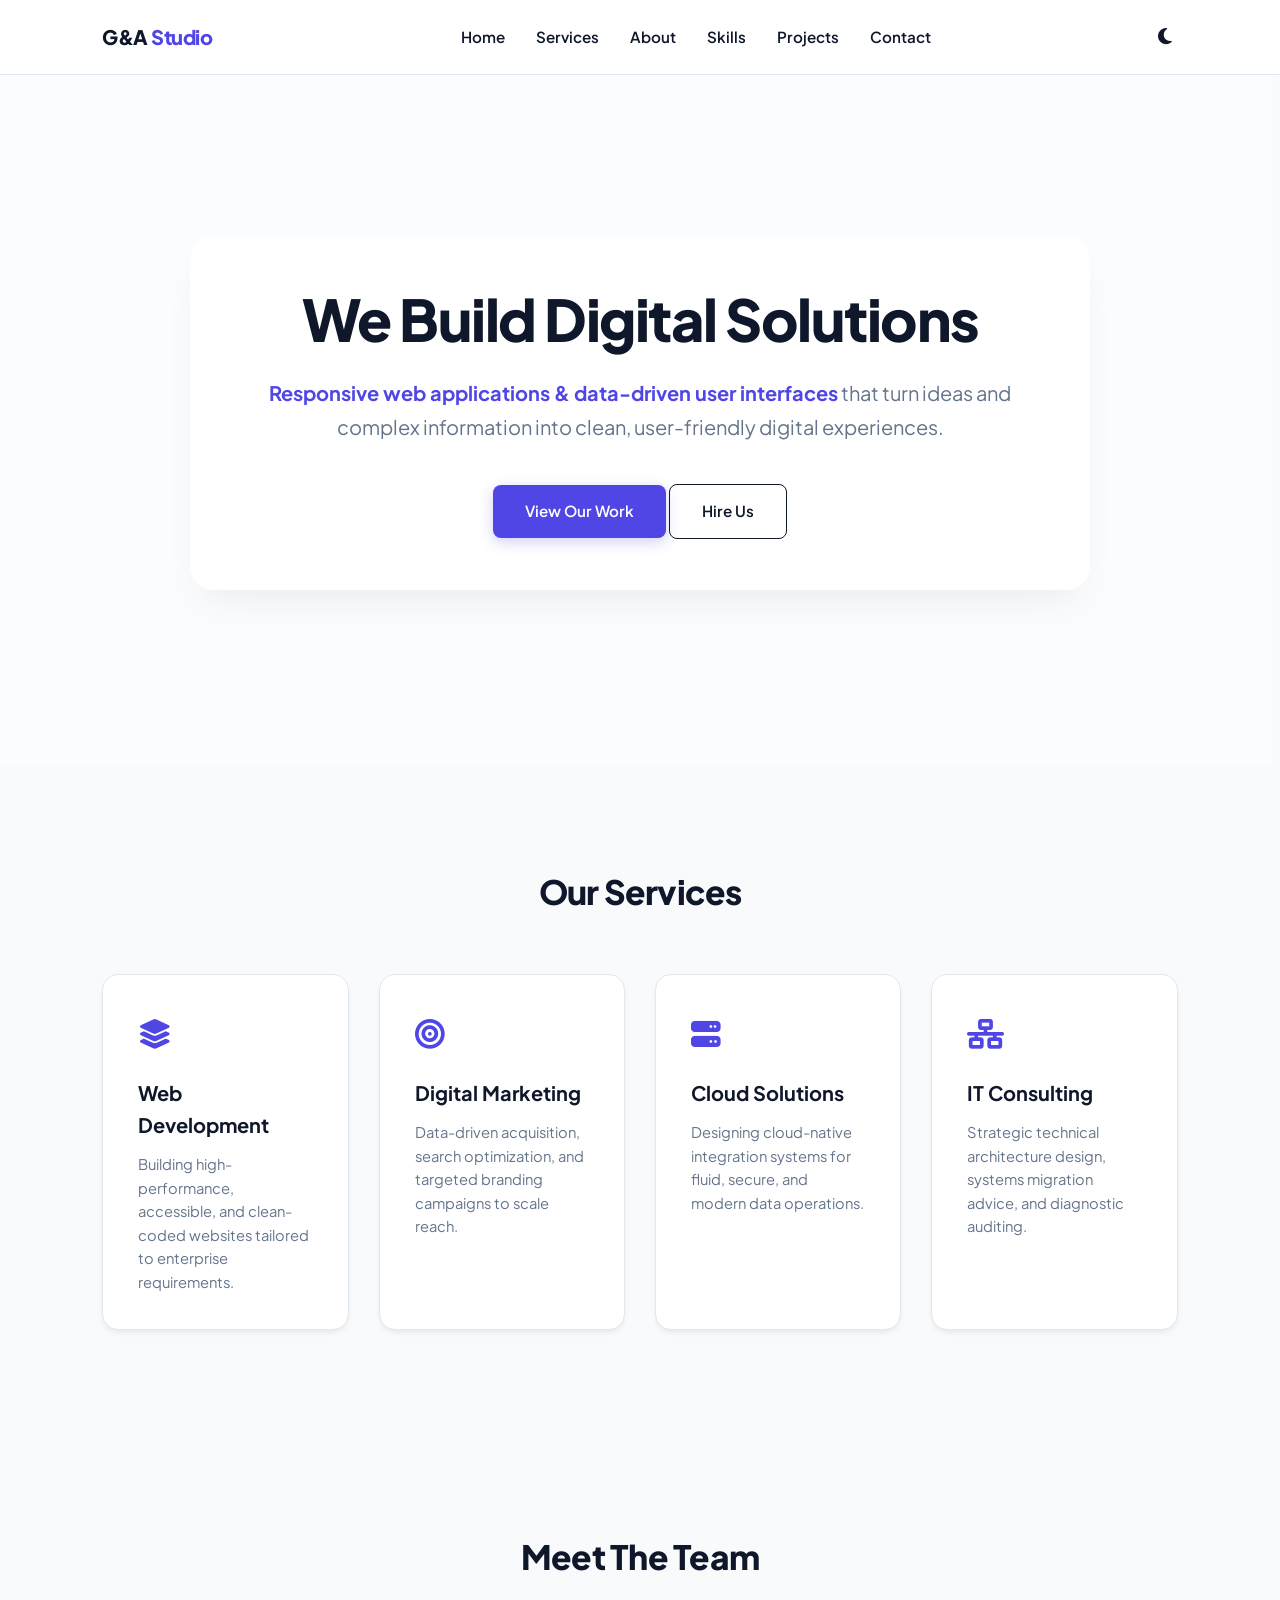
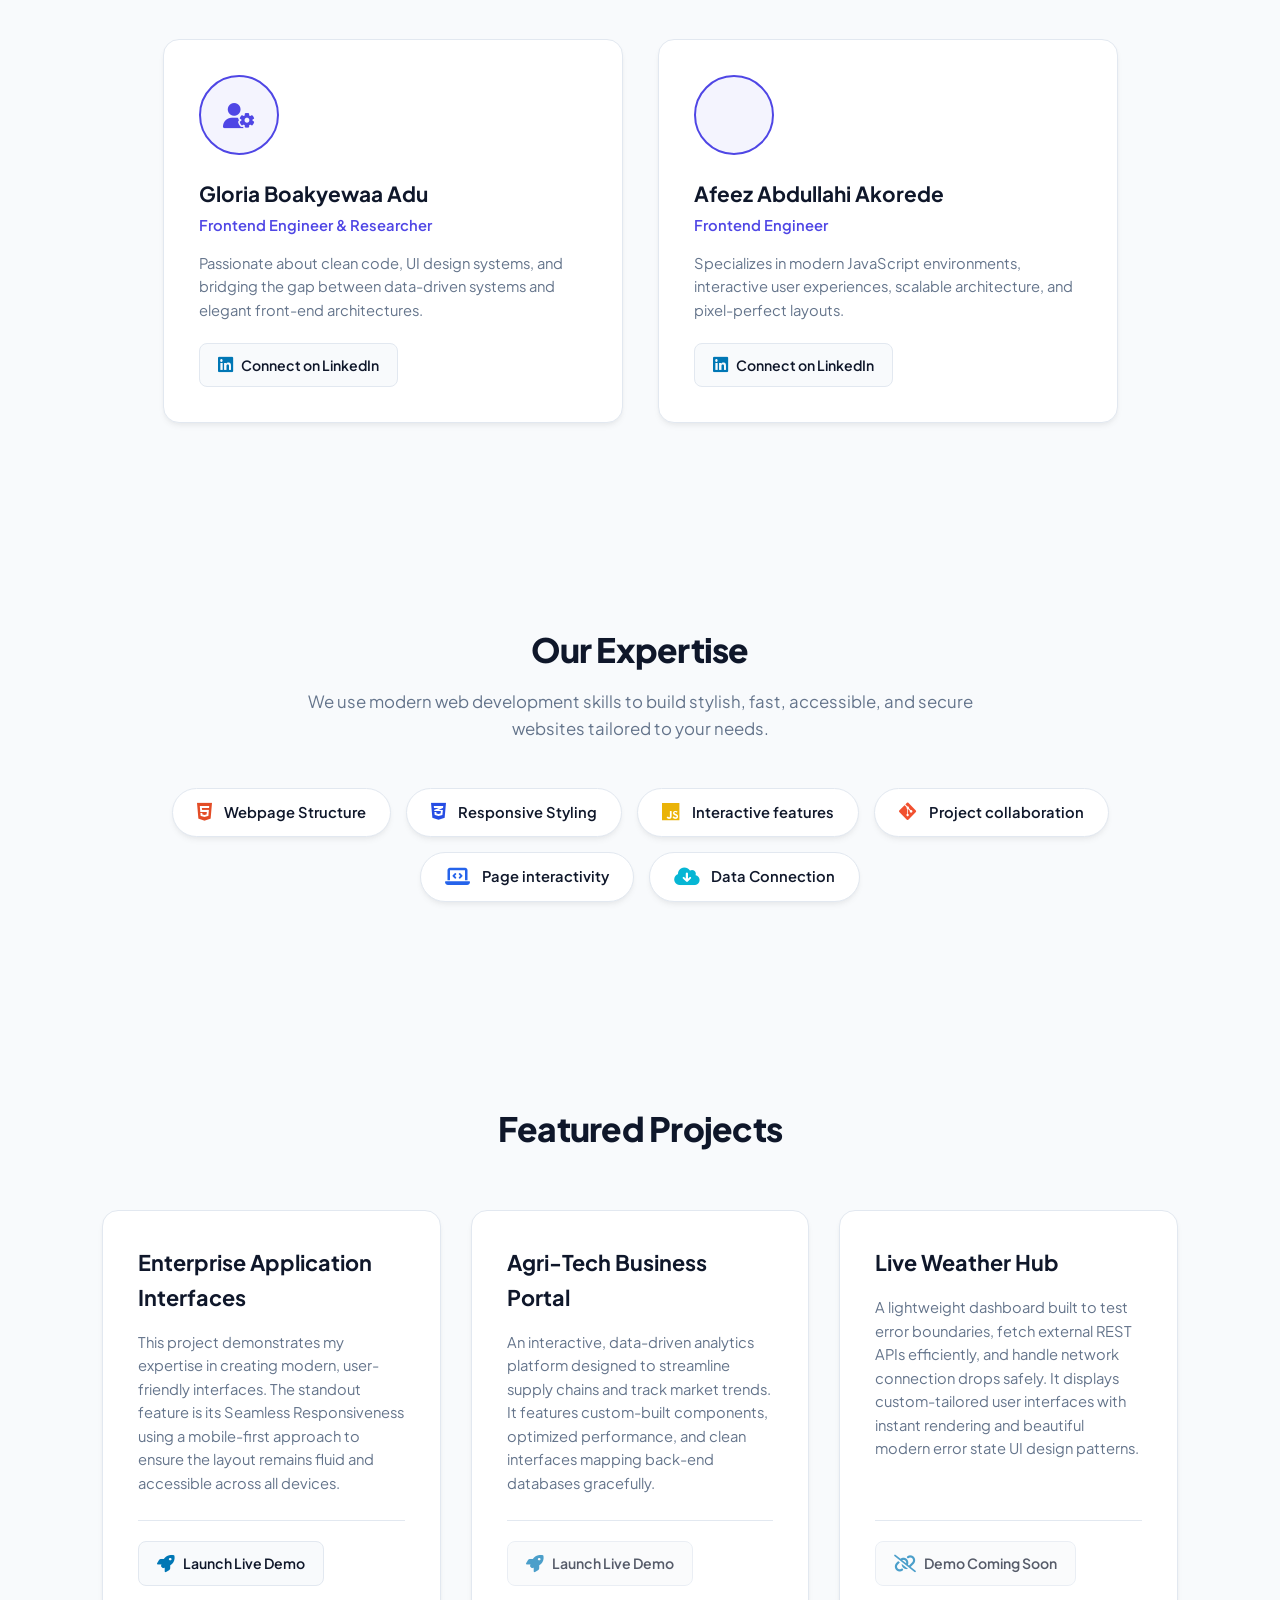
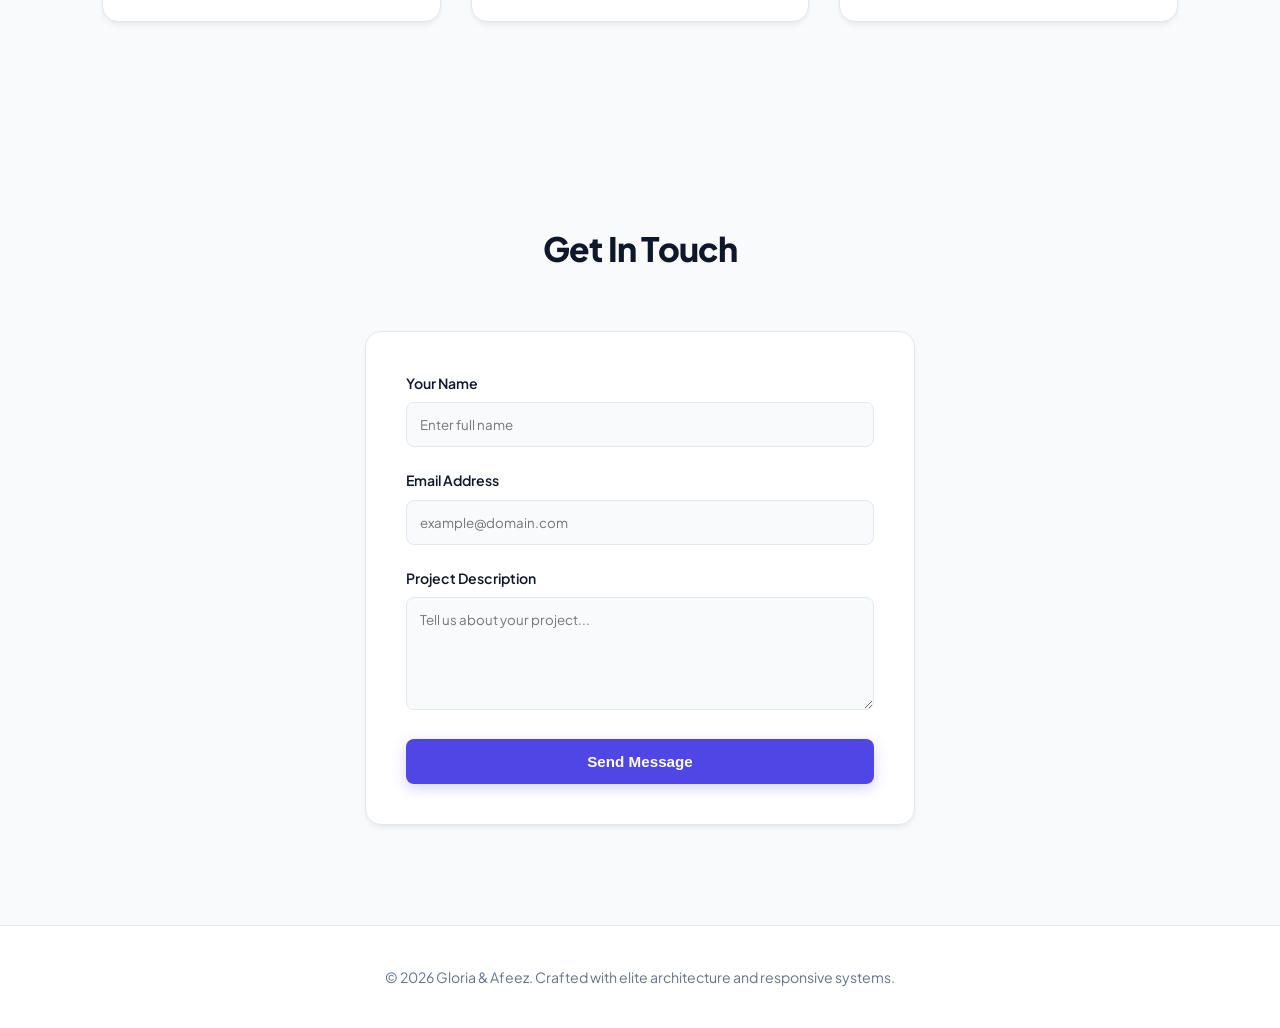
==== index.html @ 790b9616 "Initial upload of portfolio files" ====
<!DOCTYPE html>
<html lang="en">
<head>
    <meta charset="UTF-8">
    <meta name="viewport" content="width=device-width, initial-scale=1.0">
    <title>Gloria & Afeez | Premium Frontend Engineers</title>
    <link href="https://fonts.googleapis.com/css2?family=Plus+Jakarta+Sans:wght@300;400;500;600;700;800&display=swap" rel="stylesheet">
    <link rel="stylesheet" href="https://cdnjs.cloudflare.com/ajax/libs/font-awesome/6.4.0/css/all.min.css">
    <link rel="stylesheet" href="style.css">
</head>
<body>

    <header class="navbar">
        <div class="logo">G&A <span>Studio</span></div>
        <nav class="nav-links" id="navLinks">
            <a href="#hero">Home</a>
            <a href="#services">Services</a>
            <a href="#about">About</a>
            <a href="#skills">Skills</a>
            <a href="#projects">Projects</a>
            <a href="#contact">Contact</a>
        </nav>
        <div class="nav-controls">
            <button id="themeToggle" class="theme-btn" aria-label="Toggle Theme">
                <i class="fa-solid fa-moon"></i>
            </button>
            <div class="hamburger" id="hamburger" aria-label="Menu Toggle">
                <i class="fa-solid fa-bars"></i>
            </div>
        </div>
    </header>

    <section id="hero" class="hero-section">
        <div class="hero-overlay"></div>
        <div class="hero-content">
            <h1>We Build Digital Solutions</h1>
            <p><span class="highlight-text">Responsive web applications & data-driven user interfaces</span> that turn ideas and complex information into clean, user-friendly digital experiences.</p>
            <div class="hero-btns">
                <a href="#projects" class="btn primary-btn">View Our Work</a>
                <a href="#contact" class="btn secondary-btn">Hire Us</a>
            </div>
        </div>
    </section>

    <section id="services" class="services-section">
        <h2 class="section-title">Our Services</h2>
        <div class="services-grid">
            <div class="service-card">
                <div class="service-icon"><i class="fa-solid fa-layer-group"></i></div>
                <h3>Web Development</h3>
                <p>Building high-performance, accessible, and clean-coded websites tailored to enterprise requirements.</p>
            </div>
            <div class="service-card">
                <div class="service-icon"><i class="fa-solid fa-bullseye"></i></div>
                <h3>Digital Marketing</h3>
                <p>Data-driven acquisition, search optimization, and targeted branding campaigns to scale reach.</p>
            </div>
            <div class="service-card">
                <div class="service-icon"><i class="fa-solid fa-server"></i></div>
                <h3>Cloud Solutions</h3>
                <p>Designing cloud-native integration systems for fluid, secure, and modern data operations.</p>
            </div>
            <div class="service-card">
                <div class="service-icon"><i class="fa-solid fa-network-wired"></i></div>
                <h3>IT Consulting</h3>
                <p>Strategic technical architecture design, systems migration advice, and diagnostic auditing.</p>
            </div>
        </div>
    </section>

    <section id="about" class="about-section">
        <h2 class="section-title">Meet The Team</h2>
        <div class="team-container">
            <div class="member-card">
                <div class="profile-frame">
                    <img src="C:\Users\GBA\vc workflow\Project work\new use\Gloria.jpeg" alt="Gloria Boakyewaa Adu" class="profile-img" onerror="this.style.display='none'">
                    <div class="fallback-icon"><i class="fa-solid fa-user-gear"></i></div>
                </div>
                <h3>Gloria Boakyewaa Adu</h3>
                <p class="role">Frontend Engineer & Researcher</p>
                <p class="bio">Passionate about clean code, UI design systems, and bridging the gap between data-driven systems and elegant front-end architectures.</p>
                <a href="https://www.linkedin.com/in/gloria-boakyewaa-adu-19384196" target="_blank" rel="noopener noreferrer" class="linkedin-link">
                    <i class="fa-brands fa-linkedin"></i> Connect on LinkedIn
                </a>
            </div>
            <div class="member-card">
                <div class="profile-frame">
                    <img src="C:\Users\GBA\vc workflow\Project work\new use\Afeez.jpeg" alt="Afeez Abdullahi Akorede" class="profile-img" onerror="this.style.display='none'">
                    <div class="fallback-icon"><i class="fa-solid fa-user-code"></i></div>
                </div>
                <h3>Afeez Abdullahi Akorede</h3>
                <p class="role">Frontend Engineer</p>
                <p class="bio">Specializes in modern JavaScript environments, interactive user experiences, scalable architecture, and pixel-perfect layouts.</p>
                <a href="https://www.linkedin.com/in/afeez-abdullahi-akorede-2175ab400/" target="_blank" rel="noopener noreferrer" class="linkedin-link">
                    <i class="fa-brands fa-linkedin"></i> Connect on LinkedIn
                </a>
            </div>
        </div>
    </section>

    <section id="skills" class="skills-section">
        <h2 class="section-title-skills">Our Expertise</h2>
        <p class="expertise-section-p">We use modern web development skills to build stylish, fast, accessible, and secure websites tailored to your needs.</p>
        <div class="skills-grid-layout">
            <div class="skill-pill"><i class="fa-brands fa-html5 text-html"></i> Webpage Structure</div>
            <div class="skill-pill"><i class="fa-brands fa-css3-alt text-css"></i> Responsive Styling</div>
            <div class="skill-pill"><i class="fa-brands fa-js text-js"></i> Interactive features</div>
            <div class="skill-pill"><i class="fa-brands fa-git-alt text-git"></i> Project collaboration </div>
            <div class="skill-pill"><i class="fa-solid fa-laptop-code text-dom"></i> Page interactivity</div>
            <div class="skill-pill"><i class="fa-solid fa-cloud-arrow-down text-api"></i> Data Connection </div>
        </div>
    </section>

    <section id="projects" class="projects-section">
        <h2 class="section-title">Featured Projects</h2>
        <div class="projects-grid">
            
            <div class="project-card">
                <div class="project-info">
                    <h3>Enterprise Application Interfaces</h3>
                    <p>This project demonstrates my expertise in creating modern, user-friendly interfaces. The standout feature is its Seamless Responsiveness using a mobile-first approach to ensure the layout remains fluid and accessible across all devices.</p>
                    <div class="project-meta"></div>
                    <a href="https://afeezabdullahiakorede.github.io/Codveda-Internship-LV1-Task-1-extra/" target="_blank" rel="noopener noreferrer" class="linkedin-link" style="margin-top: 20px;">
                        <i class="fa-solid fa-rocket"></i> Launch Live Demo
                    </a>
                </div>
            </div>

            <div class="project-card">
                <div class="project-info">
                    <h3>Agri-Tech Business Portal</h3>
                    <p>An interactive, data-driven analytics platform designed to streamline supply chains and track market trends. It features custom-built components, optimized performance, and clean interfaces mapping back-end databases gracefully.</p>
                    <div class="project-meta"></div>
                    <a href="#" target="_blank" rel="noopener noreferrer" class="linkedin-link" style="margin-top: 20px; opacity: 0.7;" title="Deploy to GitHub to activate this link">
                        <i class="fa-solid fa-rocket"></i> Launch Live Demo
                    </a>
                </div>
            </div>

            <div class="project-card">
                <div class="project-info">
                    <h3>Live Weather Hub</h3>
                    <p>A lightweight dashboard built to test error boundaries, fetch external REST APIs efficiently, and handle network connection drops safely. It displays custom-tailored user interfaces with instant rendering and beautiful modern error state UI design patterns.</p>
                    <div class="project-meta"></div>
                    <a href="#" target="_blank" rel="noopener noreferrer" class="linkedin-link" style="margin-top: 20px; opacity: 0.7;" title="Deploy to GitHub to activate this link">
                        <i class="fa-solid fa-link-slash"></i> Demo Coming Soon
                    </a>
                </div>
            </div>

        </div>
    </section>

    <section id="contact" class="contact-section">
        <h2 class="section-title">Get In Touch</h2>
        <div class="contact-container">
            <form id="contactForm" novalidate>
                <div class="form-group">
                    <label for="name">Your Name</label>
                    <input type="text" id="name" placeholder="Enter full name">
                    <small class="error-msg" id="nameError"></small>
                </div>
                <div class="form-group">
                    <label for="email">Email Address</label>
                    <input type="email" id="email" placeholder="example@domain.com">
                    <small class="error-msg" id="emailError"></small>
                </div>
                <div class="form-group">
                    <label for="message">Project Description</label>
                    <textarea id="message" rows="5" placeholder="Tell us about your project..."></textarea>
                    <small class="error-msg" id="messageError"></small>
                </div>
                <button type="submit" class="btn primary-btn btn-block">Send Message</button>
                <div id="formSuccess" class="success-box" style="display: none;">🎉 Message sent successfully! We will get back to you shortly.</div>
            </form>
        </div>
    </section>

    <footer>
        <p>&copy; 2026 Gloria & Afeez. Crafted with elite architecture and responsive systems.</p>
    </footer>

    <script src="script.js"></script>
</body>
</html>
---- style.css ----
/* --- CLEAN PREMIUM LIGHT DESIGN SYSTEM --- */
:root {
    --bg-primary: #f8fafc;     
    --bg-secondary: #ffffff;   
    --text-main: #0f172a;      
    --text-muted: #64748b;     
    --accent-color: #4f46e5;   
    --accent-hover: #4338ca;   
    --highlight-color: #4f46e5; 
    --border-color: #e2e8f0;   
    --shadow-sm: 0 4px 6px -1px rgba(0, 0, 0, 0.05), 0 2px 4px -1px rgba(0, 0, 0, 0.03);
    --shadow-md: 0 10px 25px -5px rgba(79, 70, 229, 0.05), 0 8px 10px -6px rgba(0, 0, 0, 0.03);
    --hero-overlay-color: rgba(255, 255, 255, 0.25); 
}

[data-theme="dark"] {
    --bg-primary: #0a0d14;
    --bg-secondary: #111520;
    --text-main: #f8fafc;
    --text-muted: #94a3b8;
    --accent-color: #6366f1;
    --accent-hover: #4f46e5;
    --highlight-color: #a5b4fc; 
    --border-color: #1e293b;
    --hero-overlay-color: rgba(10, 13, 20, 0.75);
}

/* --- BASE STYLES --- */
* {
    box-sizing: border-box;
    margin: 0;
    padding: 0;
}

html {
    scroll-behavior: smooth;
}

body {
    font-family: 'Plus Jakarta Sans', sans-serif;
    background-color: var(--bg-primary);
    color: var(--text-main);
    transition: background-color 0.25s ease, color 0.25s ease;
    line-height: 1.6;
}

/* --- LAYOUT NAVBAR --- */
.navbar {
    position: fixed;
    top: 0;
    width: 100%;
    height: 75px;
    background-color: rgba(255, 255, 255, 0.85);
    backdrop-filter: blur(12px);
    border-bottom: 1px solid var(--border-color);
    display: flex;
    justify-content: space-between;
    align-items: center;
    padding: 0 8%;
    z-index: 1000;
}

[data-theme="dark"] .navbar {
    background-color: rgba(10, 13, 20, 0.85);
}

.logo {
    font-size: 1.25rem;
    font-weight: 800;
    letter-spacing: -0.5px;
}

.logo span {
    color: var(--accent-color);
}

.nav-links a {
    color: var(--text-main);
    text-decoration: none;
    margin-left: 28px;
    font-weight: 600;
    font-size: 0.95rem;
    transition: color 0.2s ease;
}

.nav-links a:hover {
    color: var(--accent-color);
}

.nav-controls {
    display: flex;
    align-items: center;
    gap: 12px;
}

.theme-btn, .hamburger {
    background: none;
    border: none;
    color: var(--text-main);
    font-size: 1.15rem;
    cursor: pointer;
    padding: 6px;
}

.hamburger {
    display: none;
}

/* --- LIGHT INTENSITY HERO SECTION --- */
.hero-section {
    position: relative;
    min-height: 85vh;
    display: flex;
    align-items: center;
    justify-content: center;
    text-align: center;
    padding: 120px 10% 60px 10%;
    background-image: url('https://images.unsplash.com/photo-1498050108023-c5249f4df085?q=80&w=1920&auto=format&fit=crop');
    background-size: cover;
    background-position: center;
    background-repeat: no-repeat;
}

.hero-overlay {
    position: absolute;
    top: 0;
    left: 0;
    width: 100%;
    height: 100%;
    background: var(--hero-overlay-color);
    z-index: 1;
}

.hero-content {
    position: relative;
    z-index: 2;
    max-width: 900px;
    background: rgba(255, 255, 255, 0.9);
    padding: 50px;
    border-radius: 24px;
    box-shadow: 0 20px 40px -15px rgba(0,0,0,0.08);
    border: 1px solid rgba(255,255,255,0.8);
}

[data-theme="dark"] .hero-content {
    background: rgba(17, 21, 32, 0.9);
    border: 1px solid rgba(255,255,255,0.05);
}

.hero-content h1 {
    font-size: 3.6rem;
    font-weight: 800;
    color: var(--text-main);
    margin-bottom: 24px;
    letter-spacing: -1.5px;
    line-height: 1.15;
}

.hero-content p {
    font-size: 1.25rem;
    color: var(--text-muted);
    margin-bottom: 40px;
    font-weight: 400;
    line-height: 1.7;
}

.highlight-text {
    color: var(--highlight-color);
    font-weight: 700;
}

/* --- UTILITY BUTTON IMPLEMENTATIONS --- */
.btn {
    display: inline-block;
    padding: 14px 32px;
    border-radius: 8px;
    font-weight: 600;
    font-size: 0.95rem;
    text-decoration: none;
    cursor: pointer;
    transition: all 0.25s cubic-bezier(0.4, 0, 0.2, 1);
}

.primary-btn {
    background-color: var(--accent-color);
    color: #ffffff;
    border: none;
    box-shadow: 0 4px 14px rgba(79, 70, 229, 0.25);
}

.primary-btn:hover {
    background-color: var(--accent-hover);
    transform: translateY(-2px);
    box-shadow: 0 6px 20px rgba(79, 70, 229, 0.35);
}

.secondary-btn {
    background-color: transparent;
    color: var(--text-main);
    border: 1.5px solid var(--text-main);
}

.secondary-btn:hover {
    background-color: rgba(0, 0, 0, 0.04);
    transform: translateY(-2px);
}

[data-theme="dark"] .secondary-btn:hover {
    background-color: rgba(255, 255, 255, 0.04);
}

.section-title {
    text-align: center;
    font-size: 2.1rem;
    margin-bottom: 55px;
    font-weight: 800;
    letter-spacing: -0.75px;
}

/* --- EXPERTISE SPACING REDUCTION SYSTEM --- */
.section-title-skills {
    text-align: center;
    font-size: 2.1rem;
    margin-bottom: 12px; /* Pulls the paragraph closer */
    font-weight: 800;
    letter-spacing: -0.75px;
}

.expertise-section-p {
    text-align: center;     /* Centers the wording text */
    margin-top: 0;          /* Erases space traps */
    margin-bottom: 45px;    /* Spaces cleanly away from grid layout underneath */
    max-width: 720px;       
    margin-left: auto;      
    margin-right: auto;     
    color: var(--text-muted);
    font-size: 1.05rem;
}

.about-section, .services-section, .skills-section, .projects-section, .contact-section {
    padding: 100px 8%;
}

/* --- SERVICES COMPONENT --- */
.services-grid {
    display: grid;
    grid-template-columns: repeat(auto-fit, minmax(240px, 1fr));
    gap: 30px;
}

.service-card {
    background-color: var(--bg-secondary);
    border: 1px solid var(--border-color);
    border-radius: 16px;
    padding: 35px;
    transition: all 0.3s cubic-bezier(0.4, 0, 0.2, 1);
    box-shadow: var(--shadow-sm);
}

.service-card:hover {
    transform: translateY(-4px);
    box-shadow: var(--shadow-md);
    border-color: var(--accent-color);
}

.service-icon {
    font-size: 1.85rem;
    color: var(--accent-color);
    margin-bottom: 20px;
}

.service-card h3 {
    font-size: 1.25rem;
    margin-bottom: 12px;
    font-weight: 700;
}

.service-card p {
    color: var(--text-muted);
    font-size: 0.92rem;
}

/* --- ABOUT MEMBERS COMPONENT --- */
.team-container {
    display: flex;
    gap: 35px;
    justify-content: center;
    flex-wrap: wrap;
}

.member-card {
    background-color: var(--bg-secondary);
    border: 1px solid var(--border-color);
    border-radius: 16px;
    padding: 35px;
    flex: 1 1 340px;
    max-width: 460px;
    box-shadow: var(--shadow-sm);
    display: flex;
    flex-direction: column;
}

.profile-frame {
    position: relative;
    height: 80px;
    width: 80px;
    border-radius: 50%;
    background-color: rgba(79, 70, 229, 0.06);
    border: 2px solid var(--accent-color);
    display: flex;
    align-items: center;
    justify-content: center;
    margin-bottom: 22px;
    overflow: hidden;
}

.profile-img {
    width: 100%;
    height: 100%;
    object-fit: cover;
    position: absolute;
    z-index: 2;
}

.fallback-icon {
    font-size: 1.6rem;
    color: var(--accent-color);
    z-index: 1;
}

.member-card h3 { font-size: 1.3rem; margin-bottom: 4px; font-weight: 700; }
.member-card .role { color: var(--accent-color); font-weight: 600; font-size: 0.92rem; margin-bottom: 14px;}
.member-card .bio { color: var(--text-muted); font-size: 0.92rem; margin-bottom: 20px;}

/* --- LINKEDIN ACTIONS --- */
.linkedin-link {
    display: inline-flex;
    align-items: center;
    gap: 8px;
    margin-top: auto;
    color: var(--text-main);
    font-weight: 600;
    font-size: 0.88rem;
    text-decoration: none;
    padding: 10px 18px;
    background-color: var(--bg-primary);
    border: 1px solid var(--border-color);
    border-radius: 8px;
    transition: all 0.2s ease;
    width: fit-content;
}

.linkedin-link i {
    font-size: 1.1rem;
    color: #0077b5;
}

.linkedin-link:hover {
    border-color: var(--accent-color);
    background-color: rgba(79, 70, 229, 0.04);
    color: var(--accent-color);
}

/* --- TECH TOOLKIT PILLS --- */
.skills-grid-layout {
    display: flex;
    flex-wrap: wrap;
    gap: 15px;
    justify-content: center;
}

.skill-pill {
    background-color: var(--bg-secondary);
    border: 1px solid var(--border-color);
    padding: 12px 24px;
    border-radius: 30px;
    font-size: 0.92rem;
    font-weight: 600;
    display: flex;
    align-items: center;
    gap: 12px;
    box-shadow: var(--shadow-sm);
}

.skill-pill i { font-size: 1.25rem; }
.text-html { color: #e34c26; }
.text-css { color: #264de4; }
.text-js { color: #eab308; }
.text-git { color: #f1502f; }
.text-dom { color: #2563eb; }
.text-api { color: #06b6d4; }

/* --- PROJECTS PRESENTATION LAYOUT --- */
.projects-grid {
    display: grid;
    grid-template-columns: repeat(auto-fit, minmax(320px, 1fr));
    gap: 30px;
}

.project-card {
    background-color: var(--bg-secondary);
    border: 1px solid var(--border-color);
    border-radius: 16px;
    box-shadow: var(--shadow-sm);
    transition: all 0.3s cubic-bezier(0.4, 0, 0.2, 1);
    display: flex;
    flex-direction: column;
}

.project-card:hover {
    transform: translateY(-5px);
    box-shadow: var(--shadow-md);
    border-color: var(--accent-color);
}

.project-info {
    padding: 35px;
    display: flex;
    flex-direction: column;
    height: 100%;
}

.project-info h3 {
    font-size: 1.35rem;
    margin-bottom: 15px;
    font-weight: 700;
}

.project-info p {
    color: var(--text-muted);
    font-size: 0.92rem;
    line-height: 1.6;
    margin-bottom: 25px;
}

.project-meta {
    border-top: 1px solid var(--border-color);
    margin-top: auto;
}

/* --- CONTACT MODULE --- */
.contact-container {
    max-width: 550px;
    margin: 0 auto;
    background-color: var(--bg-secondary);
    padding: 40px;
    border-radius: 16px;
    border: 1px solid var(--border-color);
    box-shadow: var(--shadow-sm);
}

.form-group {
    margin-bottom: 22px;
}

.form-group label {
    display: block;
    margin-bottom: 8px;
    font-weight: 600;
    font-size: 0.88rem;
}

.form-group input, .form-group textarea {
    width: 100%;
    padding: 13px;
    border: 1px solid var(--border-color);
    background-color: var(--bg-primary);
    color: var(--text-main);
    border-radius: 8px;
    outline: none;
    font-family: inherit;
    transition: border-color 0.2s ease;
}

.form-group input:focus, .form-group textarea:focus {
    border-color: var(--accent-color);
}

.error-msg {
    color: #ef4444;
    font-size: 0.8rem;
    display: block;
    margin-top: 6px;
}

.success-box {
    margin-top: 20px;
    background-color: rgba(79, 70, 229, 0.08);
    border: 1px solid var(--accent-color);
    color: var(--text-main);
    padding: 14px;
    border-radius: 8px;
    font-size: 0.92rem;
}

.btn-block { width: 100%; }

/* --- FOOTER STRUCTURE --- */
footer {
    text-align: center;
    padding: 40px;
    border-top: 1px solid var(--border-color);
    background-color: var(--bg-secondary);
    color: var(--text-muted);
    font-size: 0.88rem;
}

/* --- RESPONSIVE MOBILE VIEWPORT OVERRIDES --- */
@media (max-width: 768px) {
    .hamburger { display: block; }
    
    .nav-links {
        position: absolute;
        top: 75px;
        right: -100%;
        width: 80%;
        height: calc(100vh - 75px);
        background-color: var(--bg-secondary);
        border-left: 1px solid var(--border-color);
        display: flex;
        flex-direction: column;
        align-items: center;
        padding-top: 40px;
        transition: right 0.25s cubic-bezier(0.4, 0, 0.2, 1);
        gap: 24px;
    }
    
    .nav-links.active { right: 0; }
    .nav-links a { margin-left: 0; font-size: 1.05rem; }
    .hero-content h1 { font-size: 2.3rem; }
    .hero-content { padding: 30px 20px; }
    .about-section, .services-section, .skills-section, .projects-section, .contact-section { padding: 70px 6%; }
}
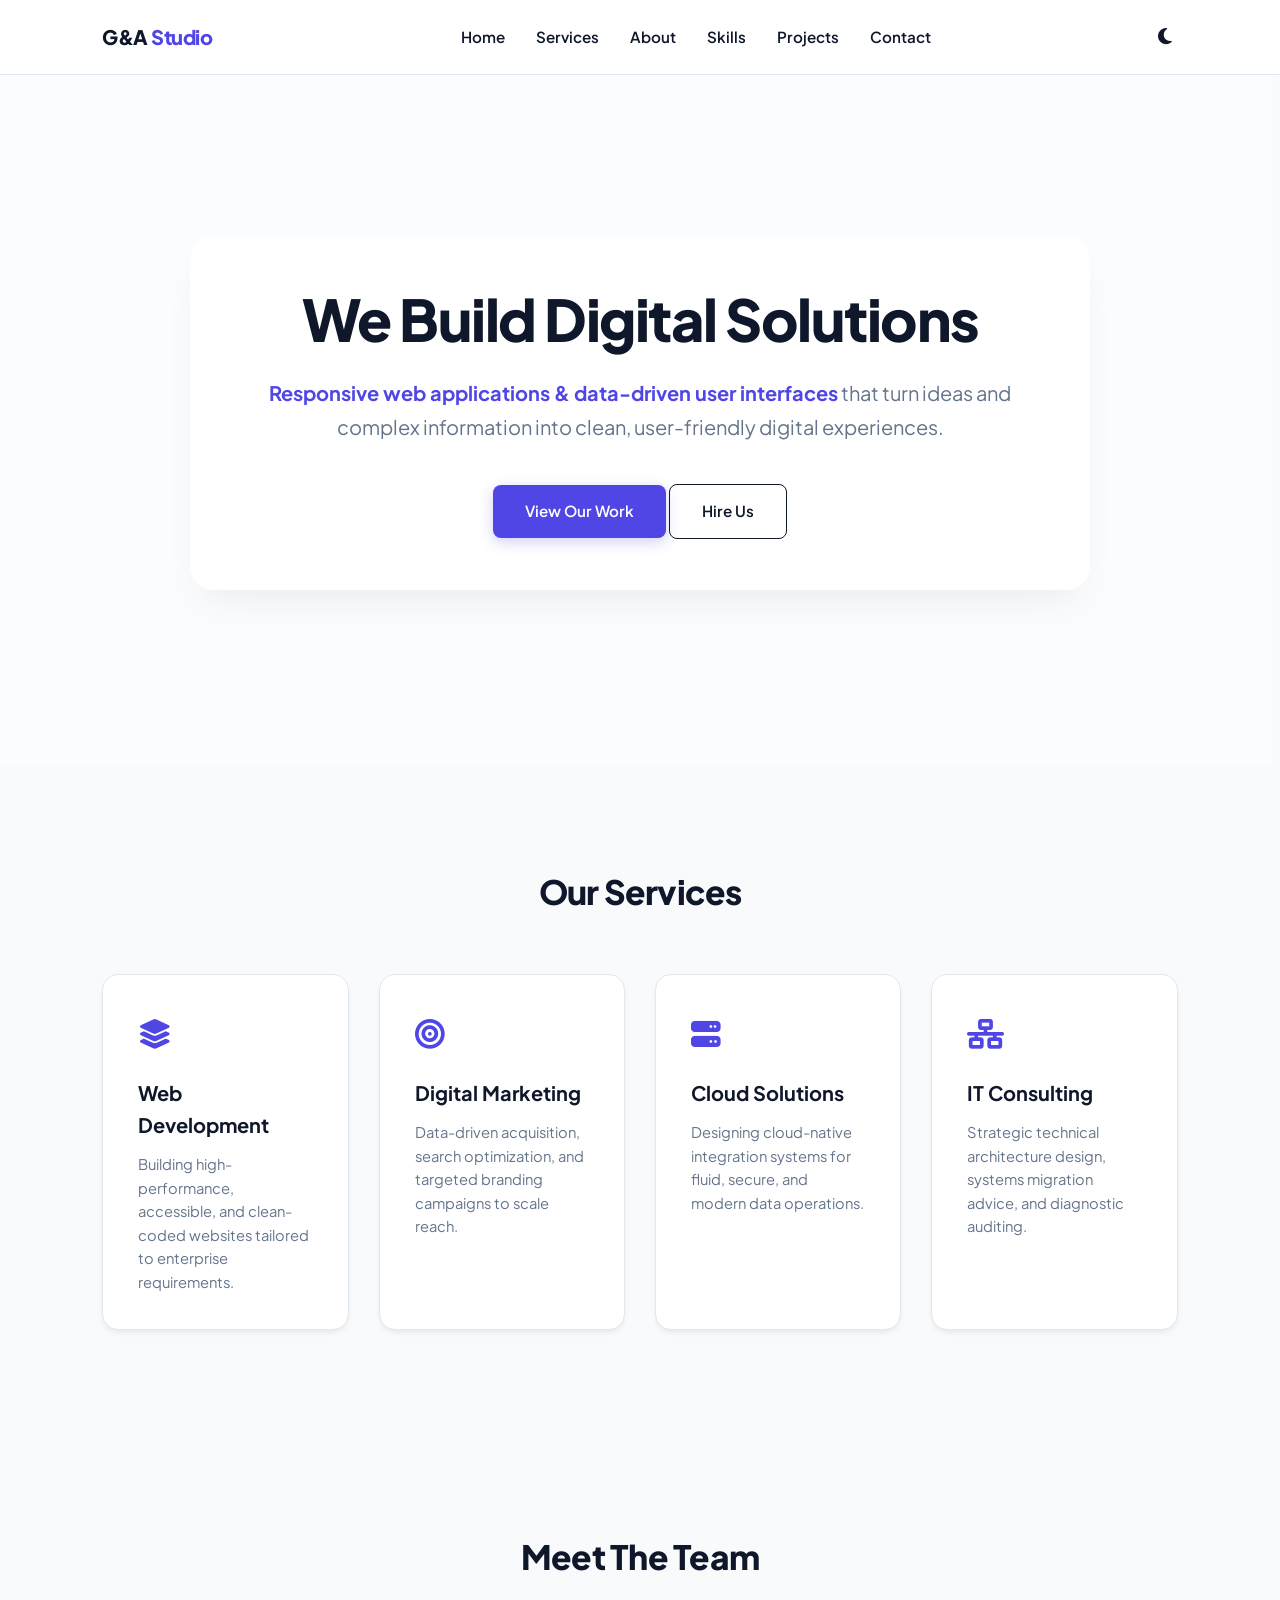
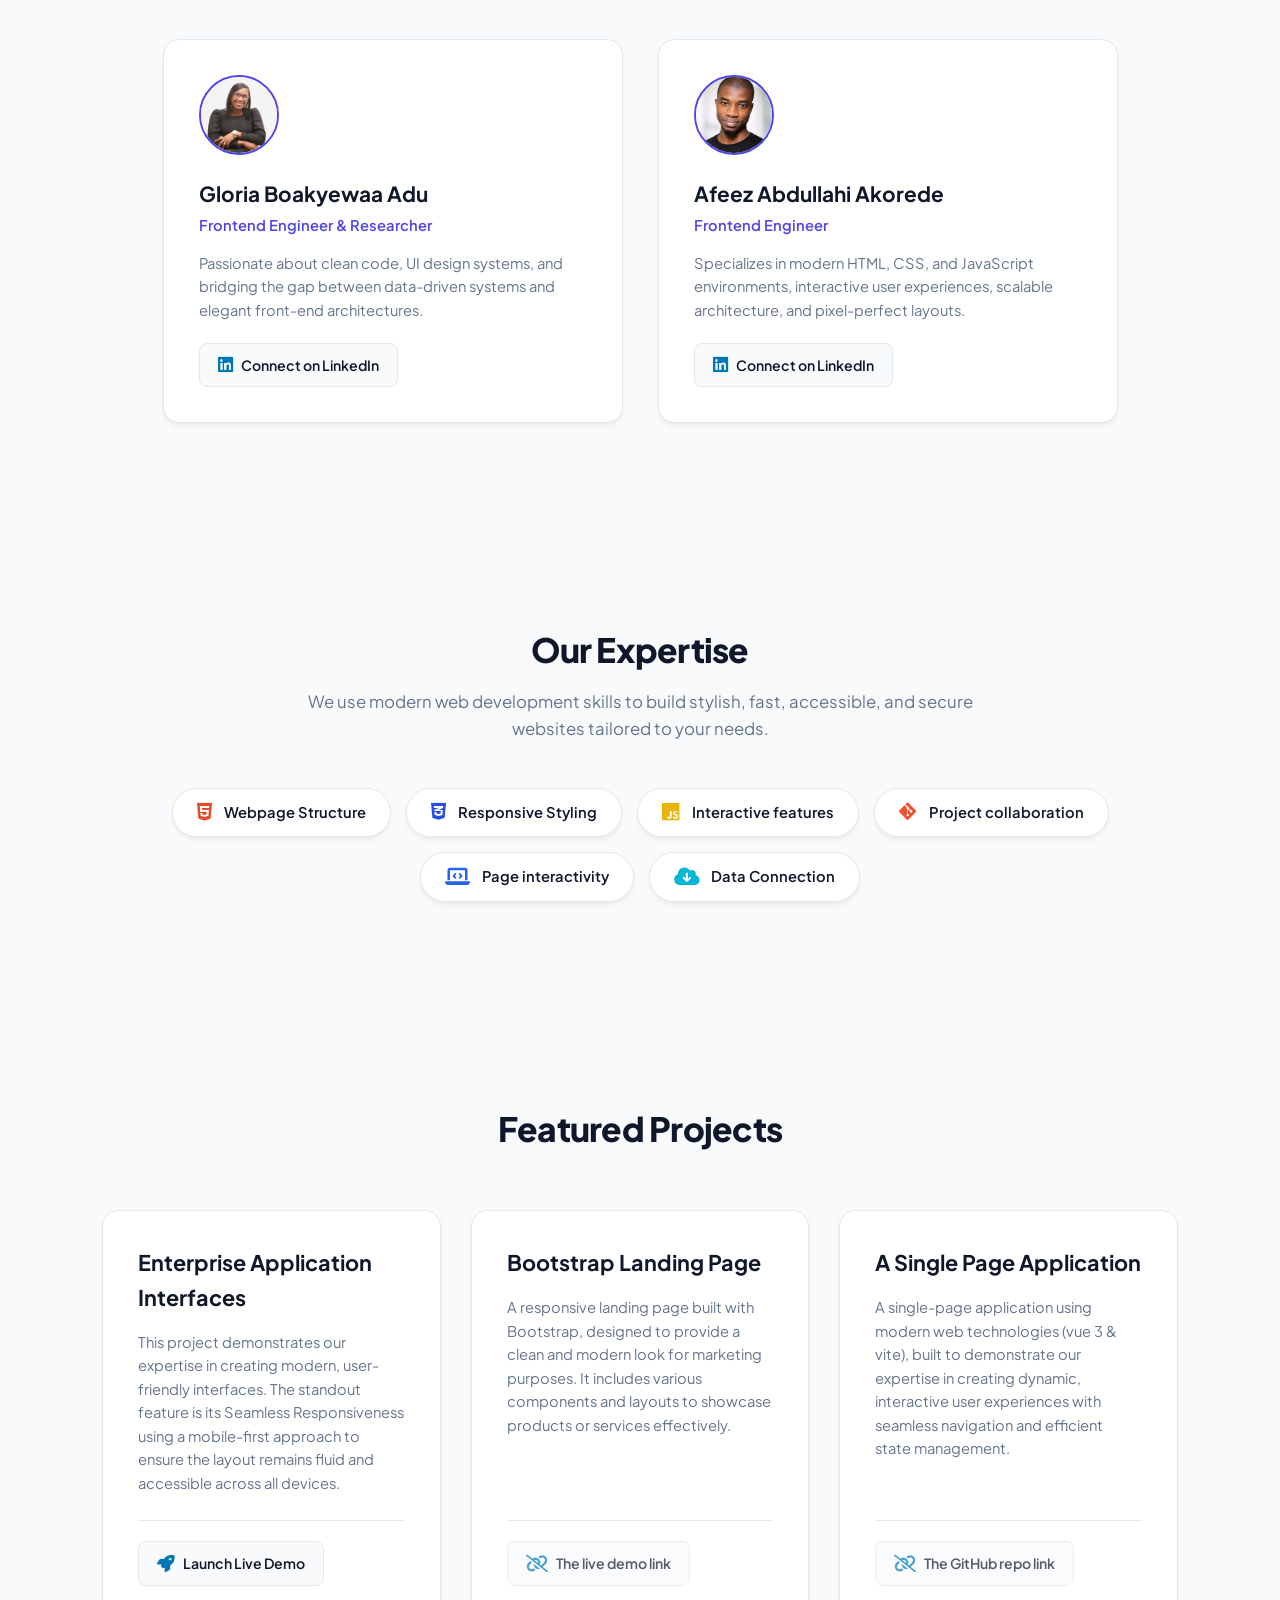
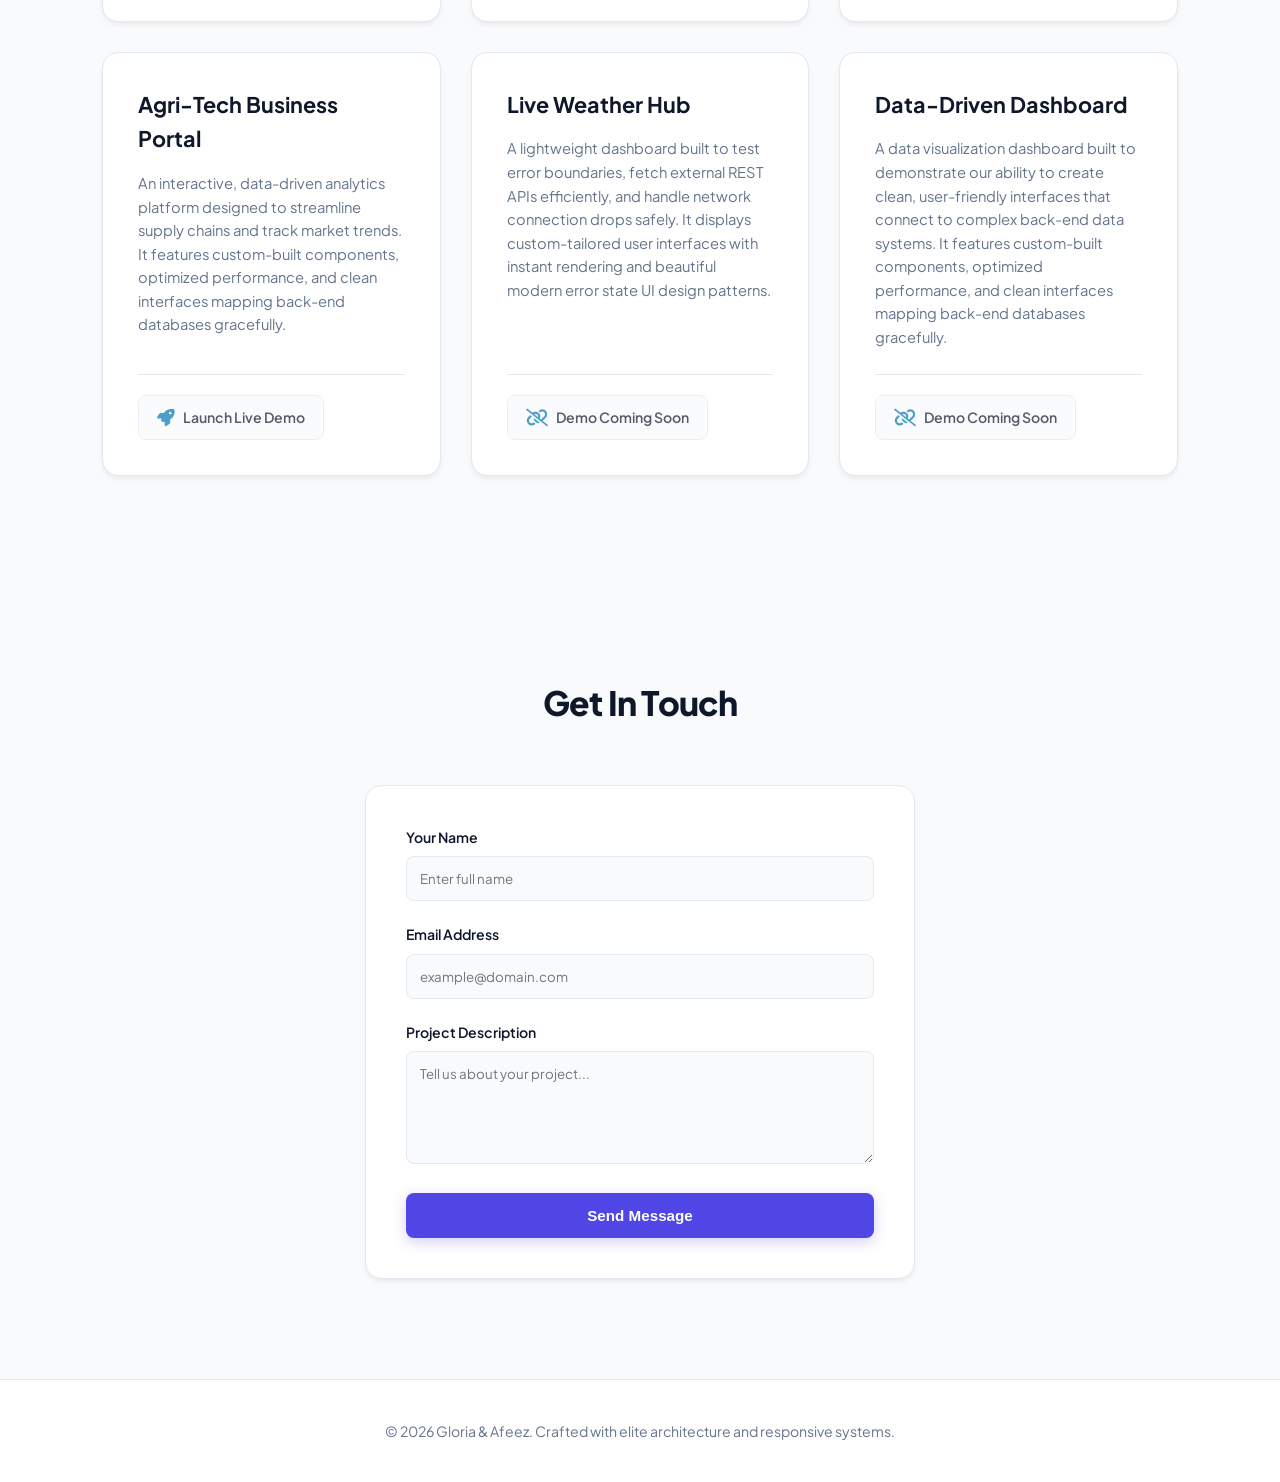
==== commit ccaf99fe: "Add README and document portfolio project" ====
--- a/index.html
+++ b/index.html
@@ -73,7 +73,7 @@
         <div class="team-container">
             <div class="member-card">
                 <div class="profile-frame">
-                    <img src="C:\Users\GBA\vc workflow\Project work\new use\Gloria.jpeg" alt="Gloria Boakyewaa Adu" class="profile-img" onerror="this.style.display='none'">
+                    <img src="Gloria.jpeg" alt="Gloria Boakyewaa Adu" class="profile-img">
                     <div class="fallback-icon"><i class="fa-solid fa-user-gear"></i></div>
                 </div>
                 <h3>Gloria Boakyewaa Adu</h3>
@@ -85,12 +85,12 @@
             </div>
             <div class="member-card">
                 <div class="profile-frame">
-                    <img src="C:\Users\GBA\vc workflow\Project work\new use\Afeez.jpeg" alt="Afeez Abdullahi Akorede" class="profile-img" onerror="this.style.display='none'">
+                    <img src="Afeez.jpeg" alt="Afeez Abdullahi Akorede" class="profile-img">
                     <div class="fallback-icon"><i class="fa-solid fa-user-code"></i></div>
                 </div>
                 <h3>Afeez Abdullahi Akorede</h3>
                 <p class="role">Frontend Engineer</p>
-                <p class="bio">Specializes in modern JavaScript environments, interactive user experiences, scalable architecture, and pixel-perfect layouts.</p>
+                <p class="bio">Specializes in modern HTML, CSS, and JavaScript environments, interactive user experiences, scalable architecture, and pixel-perfect layouts.</p>
                 <a href="https://www.linkedin.com/in/afeez-abdullahi-akorede-2175ab400/" target="_blank" rel="noopener noreferrer" class="linkedin-link">
                     <i class="fa-brands fa-linkedin"></i> Connect on LinkedIn
                 </a>
@@ -118,7 +118,7 @@
             <div class="project-card">
                 <div class="project-info">
                     <h3>Enterprise Application Interfaces</h3>
-                    <p>This project demonstrates my expertise in creating modern, user-friendly interfaces. The standout feature is its Seamless Responsiveness using a mobile-first approach to ensure the layout remains fluid and accessible across all devices.</p>
+                    <p>This project demonstrates our expertise in creating modern, user-friendly interfaces. The standout feature is its Seamless Responsiveness using a mobile-first approach to ensure the layout remains fluid and accessible across all devices.</p>
                     <div class="project-meta"></div>
                     <a href="https://afeezabdullahiakorede.github.io/Codveda-Internship-LV1-Task-1-extra/" target="_blank" rel="noopener noreferrer" class="linkedin-link" style="margin-top: 20px;">
                         <i class="fa-solid fa-rocket"></i> Launch Live Demo
@@ -128,6 +128,28 @@
 
             <div class="project-card">
                 <div class="project-info">
+                    <h3>Bootstrap Landing Page</h3>
+                    <p>A responsive landing page built with Bootstrap, designed to provide a clean and modern look for marketing purposes. It includes various components and layouts to showcase products or services effectively.</p>
+                    <div class="project-meta"></div>
+                    <a href="https://afeezabdullahiakorede.github.io/bootstrap-landing-page/" target="_blank" rel="noopener noreferrer" class="linkedin-link" style="margin-top: 20px; opacity: 0.7;" title="Deploy to GitHub to activate this link">
+                        <i class="fa-solid fa-link-slash"></i> The live demo link
+                    </a>
+                </div>
+            </div>
+
+            <div class="project-card">
+                <div class="project-info">
+                    <h3>A Single Page Application</h3>
+                    <p>A single-page application using modern web technologies (vue 3 & vite), built to demonstrate our expertise in creating dynamic, interactive user experiences with seamless navigation and efficient state management.</p>
+                    <div class="project-meta"></div>
+                    <a href="https://github.com/afeezabdullahiakorede/codveda-vue-spa.git" target="_blank" rel="noopener noreferrer" class="linkedin-link" style="margin-top: 20px; opacity: 0.7;" title="Deploy to GitHub to activate this link">
+                        <i class="fa-solid fa-link-slash"></i>The GitHub repo link
+                    </a>
+                </div>
+            </div>
+
+            <div class="project-card">
+                <div class="project-info">
                     <h3>Agri-Tech Business Portal</h3>
                     <p>An interactive, data-driven analytics platform designed to streamline supply chains and track market trends. It features custom-built components, optimized performance, and clean interfaces mapping back-end databases gracefully.</p>
                     <div class="project-meta"></div>
@@ -146,6 +168,17 @@
                         <i class="fa-solid fa-link-slash"></i> Demo Coming Soon
                     </a>
                 </div>
+            </div>
+
+            <div class="project-card">
+                <div class="project-info">
+                    <h3>Data-Driven Dashboard</h3>
+                    <p>A data visualization dashboard built to demonstrate our ability to create clean, user-friendly interfaces that connect to complex back-end data systems. It features custom-built components, optimized performance, and clean interfaces mapping back-end databases gracefully.</p>
+                    <div class="project-meta"></div>
+                    <a href="#" target="_blank" rel="noopener noreferrer" class="linkedin-link" style="margin-top: 20px; opacity: 0.7;" title="Deploy to GitHub to activate this link">
+                        <i class="fa-solid fa-link-slash"></i> Demo Coming Soon
+                    </a>
+                </div>  
             </div>
 
         </div>
